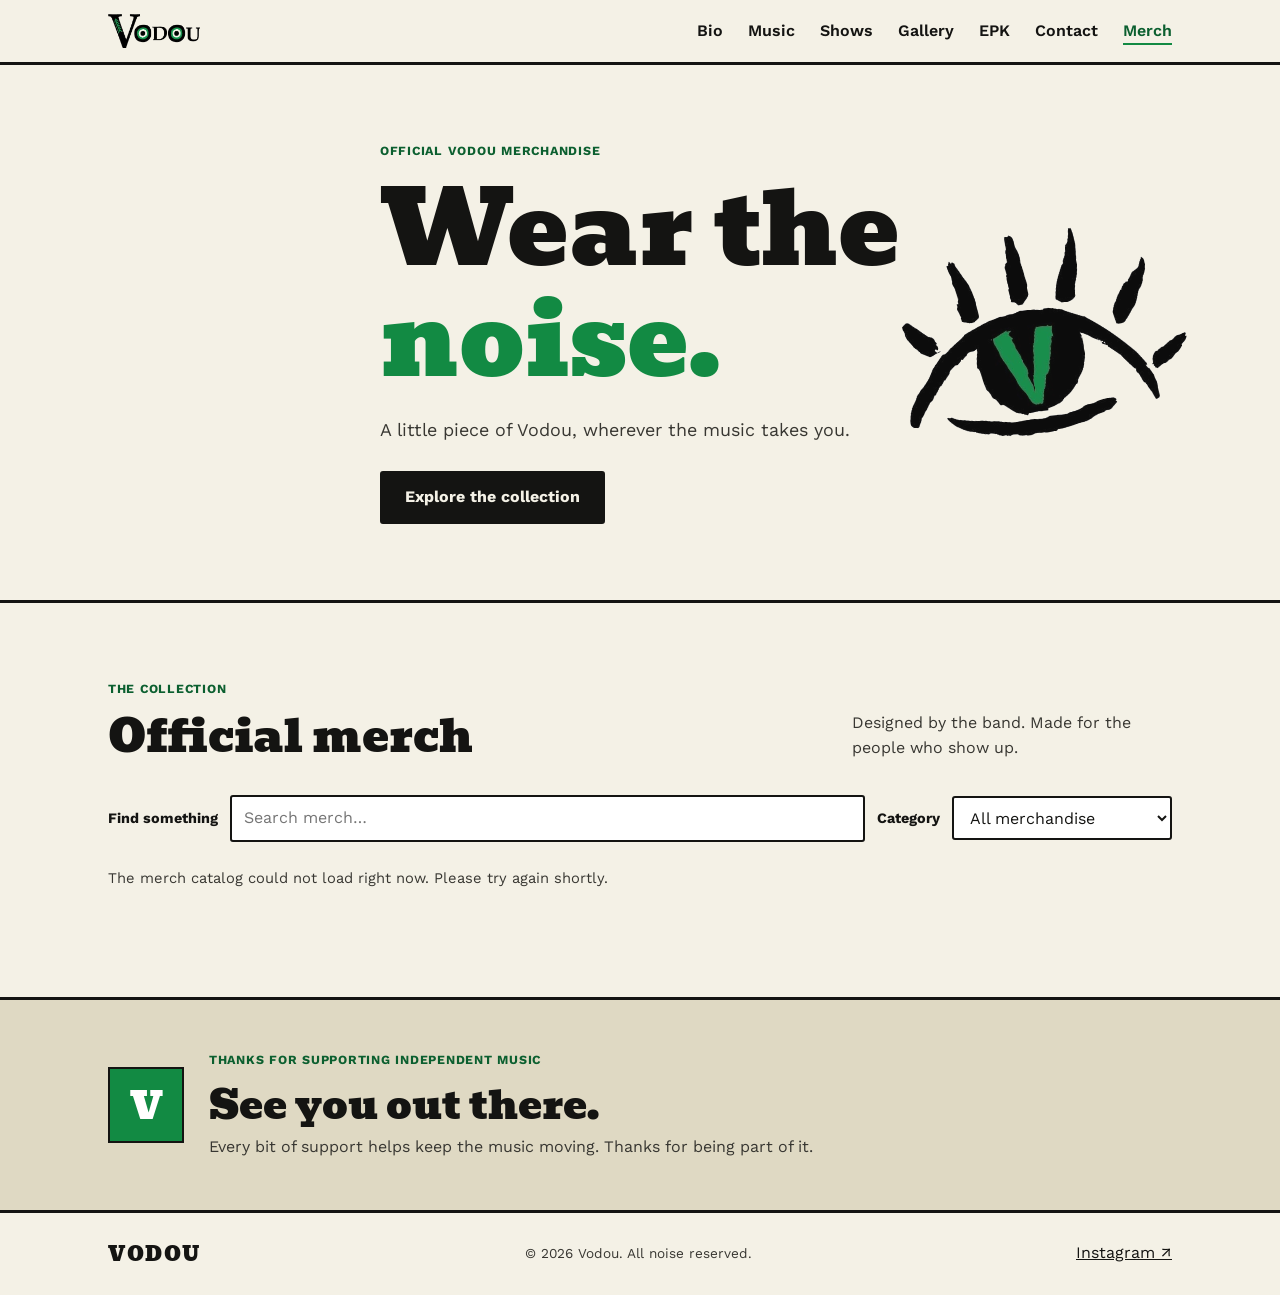
==== merch.html @ bd0dddae "Add files via upload merch v1!" ====
<!DOCTYPE html>
<html lang="en">
<head>
  <meta charset="UTF-8">
  <meta name="viewport" content="width=device-width, initial-scale=1.0">
  <title>Merch — Vodou Official</title>
  <meta name="description" content="Official Vodou band merchandise. Shop tees, hoodies, and more.">
  <meta name="theme-color" content="#128A43">
  <link rel="canonical" href="https://vodouofficial.com/merch.html">
  <link rel="icon" href="eye-mark.png" type="image/png">
  <link rel="preconnect" href="https://fonts.googleapis.com">
  <link rel="preconnect" href="https://fonts.gstatic.com" crossorigin>
  <link href="https://fonts.googleapis.com/css2?family=Bevan&family=Work+Sans:wght@400;500;600;700&display=swap" rel="stylesheet">
  <link rel="stylesheet" href="merch.css">
  <script src="merch.js" defer></script>
</head>
<body>
  <a class="skip-link" href="#main">Skip to content</a>
  <header class="site-header">
    <nav class="nav" aria-label="Main navigation">
      <a class="nav-mark" href="index.html" aria-label="Vodou home">
        <img src="wordmark.png" alt="Vodou" width="140" height="34">
      </a>
      <ul class="nav-links" id="navLinks">
        <li><a href="index.html#bio">Bio</a></li>
        <li><a href="index.html#music">Music</a></li>
        <li><a href="index.html#shows">Shows</a></li>
        <li><a href="index.html#gallery">Gallery</a></li>
        <li><a href="index.html#epk">EPK</a></li>
        <li><a href="index.html#contact">Contact</a></li>
        <li><a class="active" href="merch.html" aria-current="page">Merch</a></li>
      </ul>
      <button class="nav-toggle" id="navToggle" aria-label="Toggle menu" aria-expanded="false" aria-controls="navLinks">☰</button>
    </nav>
  </header>

  <main id="main">
    <section class="merch-hero">
      <div class="wrap">
        <p class="eyebrow">Official Vodou merchandise</p>
        <h1>Wear the<br><span>noise.</span></h1>
        <p class="lede">A little piece of Vodou, wherever the music takes you.</p>
        <a class="btn btn-solid" href="#collection">Explore the collection</a>
      </div>
      <img class="hero-eye" src="eye-mark.png" alt="" aria-hidden="true">
    </section>

    <section class="collection wrap" id="collection">
      <div class="section-heading">
        <div>
          <p class="eyebrow">The collection</p>
          <h2>Official merch</h2>
        </div>
        <p class="section-note">Designed by the band. Made for the people who show up.</p>
      </div>

      <div class="shop-toolbar">
        <label class="search-label" for="productSearch">Find something</label>
        <input id="productSearch" type="search" placeholder="Search merch…" autocomplete="off">
        <label class="filter-label" for="categoryFilter">Category</label>
        <select id="categoryFilter">
          <option value="all">All merchandise</option>
          <option value="shirt">T-shirts</option>
          <option value="hoodie">Hoodies</option>
          <option value="other">Other</option>
        </select>
      </div>

      <p class="shop-status" id="shopStatus" role="status" aria-live="polite">Loading the collection…</p>
      <div class="product-grid" id="productGrid"></div>
      <div class="empty-state" id="emptyState" hidden>
        <h3>Nothing here just yet.</h3>
        <p>Try another search or category.</p>
      </div>
    </section>

    <section class="merch-note">
      <div class="wrap merch-note-inner">
        <div class="note-mark">V</div>
        <div>
          <p class="eyebrow">Thanks for supporting independent music</p>
          <h2>See you out there.</h2>
          <p>Every bit of support helps keep the music moving. Thanks for being part of it.</p>
        </div>
      </div>
    </section>
  </main>

  <footer class="site-footer">
    <div class="wrap footer-inner">
      <a href="index.html" class="footer-wordmark">VODOU</a>
      <p>© <span id="year"></span> Vodou. All noise reserved.</p>
      <a href="https://instagram.com/vodouofficial" target="_blank" rel="noopener noreferrer">Instagram ↗</a>
    </div>
  </footer>

  <dialog class="product-dialog" id="productDialog" aria-labelledby="dialogTitle">
    <button class="dialog-close" id="dialogClose" type="button" aria-label="Close product details">×</button>
    <div class="dialog-layout">
      <div class="dialog-image-wrap">
        <img id="dialogImage" src="" alt="">
      </div>
      <div class="dialog-copy">
        <p class="eyebrow">Vodou official merch</p>
        <h2 id="dialogTitle"></h2>
        <p class="dialog-description" id="dialogDescription"></p>
        <div id="variantControls"></div>
        <p class="price-note">Pricing and checkout are being finalized. This preview does not accept orders yet.</p>
      </div>
    </div>
  </dialog>

</body>
</html>
---- merch.css ----
@import url('https://fonts.googleapis.com/css2?family=Bevan&family=Work+Sans:wght@400;500;600;700&display=swap');

:root {
  --paper:#F4F1E6; --paper-alt:#DFD9C3; --ink:#141412; --ink-soft:#383732;
  --green:#128A43; --green-deep:#0b5f2f; --lime:#A5C650; --white:#fff;
  --display:'Bevan',serif; --body:'Work Sans',sans-serif; --maxw:1120px;
}
*{box-sizing:border-box}
html{scroll-behavior:smooth}
body{margin:0;background:var(--paper);color:var(--ink);font-family:var(--body);line-height:1.55;-webkit-font-smoothing:antialiased}
img{max-width:100%;display:block}
a{color:inherit}
.wrap{max-width:var(--maxw);margin:0 auto;padding:0 28px}
.skip-link{position:absolute;top:-100px;left:16px;background:var(--ink);color:var(--paper);padding:10px 16px;z-index:100;text-decoration:none}
.skip-link:focus{top:12px}
.site-header{position:sticky;top:0;z-index:20;background:rgba(244,241,230,.95);backdrop-filter:blur(8px);border-bottom:3px solid var(--ink)}
.nav{display:flex;align-items:center;justify-content:space-between;gap:24px;padding:14px 28px;max-width:var(--maxw);margin:auto}
.nav-mark img{height:34px;width:auto}
.nav-links{display:flex;gap:25px;list-style:none;margin:0;padding:0}
.nav-links a{text-decoration:none;font-weight:600;padding-bottom:3px;border-bottom:2px solid transparent}
.nav-links a:hover,.nav-links a.active{color:var(--green-deep);border-color:var(--green)}
.nav-toggle{display:none;background:transparent;border:2px solid var(--ink);font-size:1.25rem;padding:5px 12px;border-radius:3px}
.merch-hero{min-height:390px;padding:76px max(28px,calc((100vw - var(--maxw))/2));border-bottom:3px solid var(--ink);position:relative;overflow:hidden;display:flex;align-items:center}
.merch-hero .wrap{padding:0;position:relative;z-index:1}
.eyebrow{font-weight:700;color:var(--green-deep);letter-spacing:.06em;text-transform:uppercase;font-size:.78rem;margin:0 0 14px}
h1,h2,h3{font-family:var(--display);font-weight:400;line-height:1.08;margin:0}
.merch-hero h1{font-size:clamp(3.4rem,8vw,6.5rem);max-width:650px}
.merch-hero h1 span{color:var(--green)}
.lede{font-size:1.12rem;color:var(--ink-soft);margin:20px 0 28px}
.hero-eye{position:absolute;right:max(5vw,calc((100vw - var(--maxw))/2 + 15px));width:clamp(150px,25vw,285px);opacity:.95;transform:rotate(-7deg)}
.btn{display:inline-block;padding:12px 23px;border:2.5px solid var(--ink);border-radius:3px;text-decoration:none;font-weight:700;transition:.15s}
.btn-solid{background:var(--ink);color:var(--paper)}
.btn-solid:hover{background:var(--green);color:white;transform:translateY(-2px)}
.collection{padding-top:76px;padding-bottom:90px}
.section-heading{display:flex;align-items:end;justify-content:space-between;gap:24px;margin-bottom:34px}
.section-heading h2{font-size:clamp(2rem,4vw,2.8rem)}
.section-note{max-width:32ch;color:var(--ink-soft);margin:0}
.shop-toolbar{display:grid;grid-template-columns:auto minmax(180px,1fr) auto minmax(160px,220px);gap:12px;align-items:center;margin-bottom:25px}
.shop-toolbar label{font-weight:700;font-size:.9rem}
.shop-toolbar input,.shop-toolbar select{width:100%;min-height:44px;padding:9px 12px;border:2px solid var(--ink);border-radius:3px;background:white;color:var(--ink);font:inherit}
.shop-status{color:var(--ink-soft);font-size:.92rem;margin:0 0 18px}
.product-grid{display:grid;grid-template-columns:repeat(3,minmax(0,1fr));gap:22px}
.product-card{background:white;border:2.5px solid var(--ink);border-radius:4px;overflow:hidden;display:flex;flex-direction:column;min-width:0}
.product-image{aspect-ratio:4/4.5;background:var(--paper-alt);overflow:hidden}
.product-image img{width:100%;height:100%;object-fit:contain;mix-blend-mode:multiply;transition:transform .35s}
.product-card:hover .product-image img{transform:scale(1.035)}
.product-info{padding:18px;display:flex;flex-direction:column;align-items:flex-start;flex:1}
.product-category{font-size:.72rem;text-transform:uppercase;letter-spacing:.08em;font-weight:700;color:var(--green-deep);margin:0 0 7px}
.product-info h3{font-size:1.18rem;margin-bottom:10px}
.product-info p{font-size:.9rem;color:var(--ink-soft);margin:0 0 16px}
.product-info button{margin-top:auto}
.product-button{border:2px solid var(--ink);background:var(--paper);padding:9px 14px;font:700 .9rem var(--body);cursor:pointer;border-radius:3px}
.product-button:hover{background:var(--green);color:white}
.empty-state{padding:55px 20px;text-align:center;border:2px dashed var(--ink);margin-top:20px}
.empty-state h3{font-size:1.5rem;margin-bottom:8px}
.empty-state p{margin:0;color:var(--ink-soft)}
.merch-note{background:var(--paper-alt);border-top:3px solid var(--ink);border-bottom:3px solid var(--ink);padding:50px 0}
.merch-note-inner{display:flex;align-items:center;gap:25px}
.note-mark{width:76px;height:76px;display:grid;place-items:center;background:var(--green);color:white;border:2.5px solid var(--ink);font:2.4rem var(--display);flex:none}
.merch-note h2{font-size:clamp(1.8rem,4vw,2.5rem);margin-bottom:8px}
.merch-note p:last-child{margin:0;color:var(--ink-soft)}
.site-footer{padding:25px 0}
.footer-inner{display:flex;justify-content:space-between;align-items:center;gap:18px;flex-wrap:wrap}
.footer-inner p{margin:0;color:var(--ink-soft);font-size:.85rem}
.footer-wordmark{text-decoration:none;font:1.25rem var(--display);letter-spacing:.08em}
.product-dialog{width:min(900px,calc(100% - 28px));max-width:none;padding:0;border:3px solid var(--ink);border-radius:4px;background:var(--paper);color:var(--ink)}
.product-dialog::backdrop{background:rgba(20,20,18,.75)}
.dialog-close{position:absolute;right:12px;top:8px;border:0;background:var(--ink);color:white;width:38px;height:38px;font-size:1.7rem;cursor:pointer;z-index:2}
.dialog-layout{display:grid;grid-template-columns:1fr 1fr;min-height:430px}
.dialog-image-wrap{background:var(--paper-alt);display:grid;place-items:center;padding:25px}
.dialog-image-wrap img{width:100%;max-height:540px;object-fit:contain;mix-blend-mode:multiply}
.dialog-copy{padding:50px 34px 30px}
.dialog-copy h2{font-size:clamp(1.7rem,3vw,2.5rem);margin-bottom:16px}
.dialog-description{color:var(--ink-soft);font-size:.94rem;max-height:190px;overflow:auto}
.variant-group{margin:18px 0}
.variant-group label{display:block;font-weight:700;margin-bottom:7px}
.variant-group select{width:100%;padding:10px;border:2px solid var(--ink);border-radius:3px;background:white;font:inherit}
.price-note{border-left:4px solid var(--green);padding:10px 12px;background:var(--paper-alt);font-size:.83rem;color:var(--ink-soft);margin-top:22px}
@media(max-width:800px){
 .nav{flex-wrap:wrap}.nav-toggle{display:block}.nav-links{display:none;order:3;width:100%;flex-direction:column;gap:0;padding:8px 0 4px}.nav-links.open{display:flex}.nav-links li a{display:block;padding:11px 4px}
 .hero-eye{right:22px;opacity:.22}.merch-hero{min-height:340px;padding-top:60px;padding-bottom:60px}
 .product-grid{grid-template-columns:repeat(2,minmax(0,1fr))}
 .shop-toolbar{grid-template-columns:1fr 1fr}.shop-toolbar label{align-self:end}
}
@media(max-width:560px){
 .wrap{padding-left:18px;padding-right:18px}.nav{padding:12px 18px}.merch-hero{padding-left:18px;padding-right:18px}
 .section-heading{display:block}.section-note{margin-top:12px}
 .product-grid{grid-template-columns:1fr 1fr;gap:12px}
 .product-info{padding:12px}.product-info h3{font-size:1rem}.product-info p{font-size:.82rem}
 .shop-toolbar{grid-template-columns:1fr}.shop-toolbar label{margin-top:5px}
 .dialog-layout{grid-template-columns:1fr}.dialog-image-wrap{max-height:300px}.dialog-copy{padding:25px 20px}
 .merch-note-inner{align-items:flex-start}.note-mark{width:58px;height:58px}
}
@media(prefers-reduced-motion:reduce){*{scroll-behavior:auto!important;transition:none!important}}
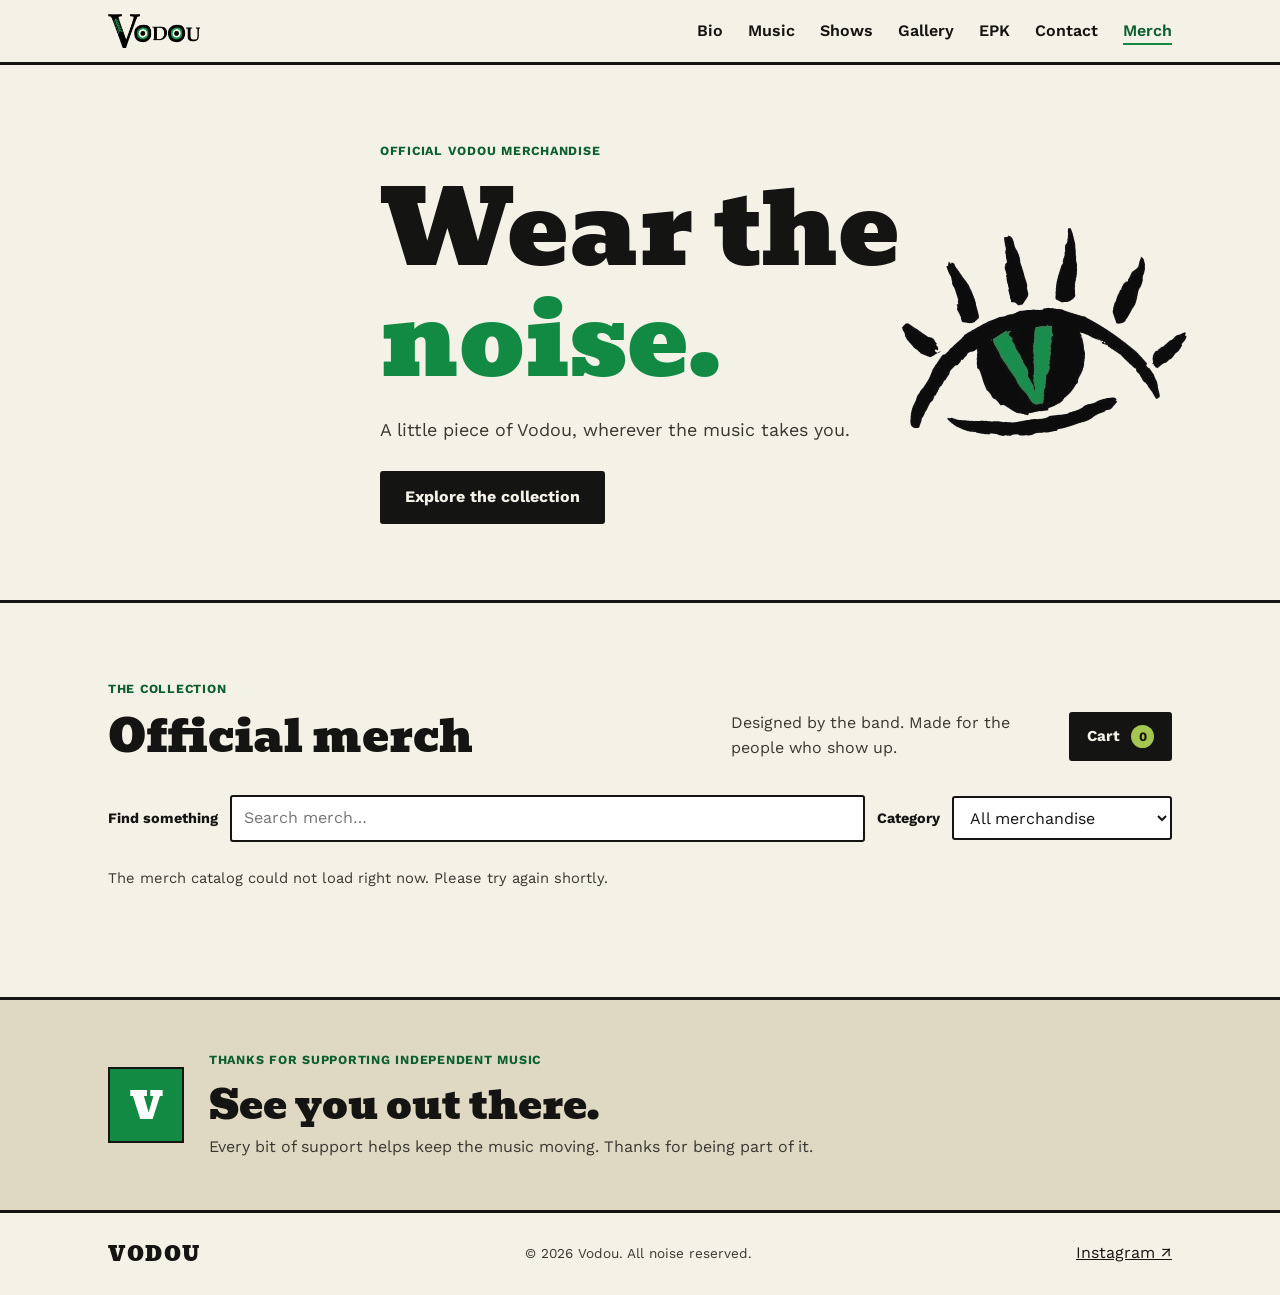
==== commit 1ce67a4b: "Update merch.html" ====
--- a/merch.html
+++ b/merch.html
@@ -51,7 +51,12 @@
           <p class="eyebrow">The collection</p>
           <h2>Official merch</h2>
         </div>
-        <p class="section-note">Designed by the band. Made for the people who show up.</p>
+        <div class="collection-actions">
+          <p class="section-note">Designed by the band. Made for the people who show up.</p>
+          <button class="cart-open-button" id="cartOpenButton" type="button">
+            Cart <span id="cartCount" class="cart-count">0</span>
+          </button>
+        </div>
       </div>
 
       <div class="shop-toolbar">
@@ -94,6 +99,20 @@
     </div>
   </footer>
 
+
+  <dialog class="cart-dialog" id="cartDialog" aria-labelledby="cartTitle">
+    <div class="cart-dialog-header">
+      <h2 id="cartTitle">Your cart</h2>
+      <button class="dialog-close" id="cartClose" type="button" aria-label="Close cart">×</button>
+    </div>
+    <div id="cartItems" class="cart-items"></div>
+    <div class="cart-summary">
+      <div class="cart-subtotal-row"><strong>Subtotal</strong><strong id="cartSubtotal">$0.00</strong></div>
+      <p>Shipping and taxes, if applicable, will be calculated at checkout.</p>
+      <button class="checkout-placeholder" type="button" disabled>Checkout coming next</button>
+    </div>
+  </dialog>
+
   <dialog class="product-dialog" id="productDialog" aria-labelledby="dialogTitle">
     <button class="dialog-close" id="dialogClose" type="button" aria-label="Close product details">×</button>
     <div class="dialog-layout">
@@ -105,7 +124,11 @@
         <h2 id="dialogTitle"></h2>
         <p class="dialog-description" id="dialogDescription"></p>
         <div id="variantControls"></div>
-        <p class="price-note">Pricing and checkout are being finalized. This preview does not accept orders yet.</p>
+        <p class="selected-price" id="selectedPrice" aria-live="polite"></p>
+        <label class="quantity-label" for="productQuantity">Quantity</label>
+        <input class="quantity-input" id="productQuantity" type="number" min="1" max="20" value="1">
+        <button class="add-cart-button" id="addToCartButton" type="button">Add to cart</button>
+        <p class="price-note">Your cart is saved on this device. Checkout is being added next.</p>
       </div>
     </div>
   </dialog>
--- a/merch.css
+++ b/merch.css
@@ -92,3 +92,50 @@
  .merch-note-inner{align-items:flex-start}.note-mark{width:58px;height:58px}
 }
 @media(prefers-reduced-motion:reduce){*{scroll-behavior:auto!important;transition:none!important}}
+
+
+/* Shopping cart and variant pricing */
+.collection-actions{display:flex;align-items:center;gap:18px}
+.collection-actions .section-note{margin:0}
+.cart-open-button,.add-cart-button,.checkout-placeholder{
+  border:2px solid var(--ink);background:var(--ink);color:var(--paper);
+  padding:11px 16px;font:700 .95rem var(--body);border-radius:3px;cursor:pointer;
+}
+.cart-open-button:hover,.add-cart-button:hover{background:var(--green);border-color:var(--green)}
+.cart-count{display:inline-grid;place-items:center;min-width:23px;height:23px;margin-left:7px;
+  padding:0 5px;border-radius:20px;background:var(--lime);color:var(--ink);font-size:.8rem}
+.product-price{font-weight:700;font-size:1rem;color:var(--ink);margin:0 0 14px}
+.selected-price{font:700 1.35rem var(--body);margin:18px 0 10px}
+.quantity-label{display:block;font-weight:700;margin:14px 0 6px}
+.quantity-input{width:90px;padding:9px;border:2px solid var(--ink);border-radius:3px;font:inherit}
+.add-cart-button{display:block;width:100%;margin-top:16px}
+.cart-dialog{width:min(620px,calc(100% - 24px));max-width:none;max-height:85vh;overflow:auto;
+  padding:24px;border:3px solid var(--ink);border-radius:4px;background:var(--paper);color:var(--ink)}
+.cart-dialog::backdrop{background:rgba(20,20,18,.75)}
+.cart-dialog-header{display:flex;justify-content:space-between;align-items:center;padding-right:42px;margin-bottom:18px}
+.cart-dialog-header h2{font:2rem var(--display)}
+.cart-dialog .dialog-close{position:absolute;right:12px;top:10px}
+.cart-items{display:grid;gap:12px}
+.cart-empty{padding:28px 10px;text-align:center;color:var(--ink-soft);border:2px dashed var(--ink)}
+.cart-item{display:grid;grid-template-columns:76px 1fr auto;gap:13px;align-items:center;padding:12px 0;border-bottom:1px solid var(--paper-alt)}
+.cart-item img{width:76px;height:86px;object-fit:contain;background:var(--paper-alt);mix-blend-mode:multiply}
+.cart-item-title{font-weight:700;margin:0 0 4px}
+.cart-item-meta,.cart-item-price{font-size:.88rem;color:var(--ink-soft);margin:0}
+.cart-item-controls{display:flex;align-items:center;gap:7px;margin-top:8px}
+.cart-item-controls button{border:1.5px solid var(--ink);background:white;padding:3px 8px;font:600 .9rem var(--body);cursor:pointer}
+.cart-item-controls .remove-cart-item{margin-left:6px;color:#8a1f1f}
+.cart-line-total{font-weight:700;white-space:nowrap}
+.cart-summary{margin-top:20px;padding-top:16px;border-top:3px solid var(--ink)}
+.cart-subtotal-row{display:flex;justify-content:space-between;font-size:1.15rem}
+.cart-summary p{font-size:.83rem;color:var(--ink-soft)}
+.checkout-placeholder{width:100%;opacity:.55;cursor:not-allowed}
+@media(max-width:800px){
+  .collection-actions{align-items:flex-start;flex-direction:column;gap:12px}
+}
+@media(max-width:560px){
+  .cart-dialog{padding:18px}
+  .cart-item{grid-template-columns:60px 1fr auto;gap:9px}
+  .cart-item img{width:60px;height:72px}
+  .cart-line-total{font-size:.86rem}
+}
+
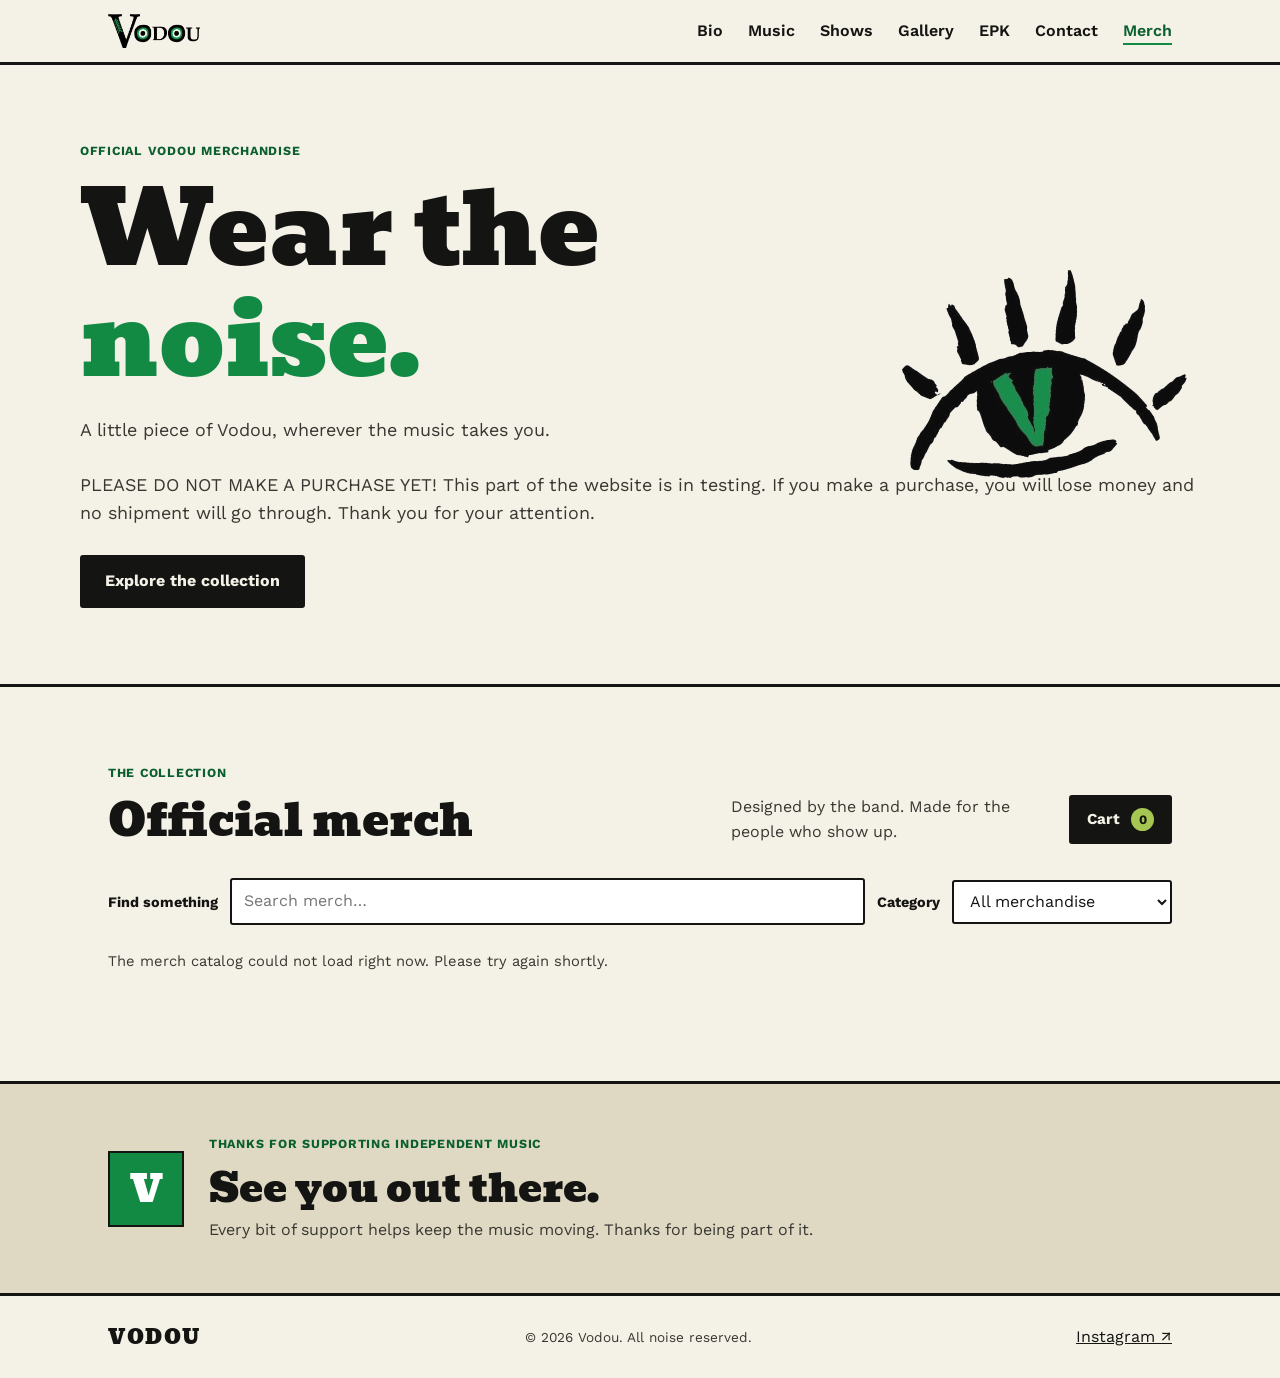
==== commit 60839172: "Update merch.html" ====
--- a/merch.html
+++ b/merch.html
@@ -1,3 +1,4 @@
+
 <!DOCTYPE html>
 <html lang="en">
 <head>
@@ -12,10 +13,11 @@
   <link rel="preconnect" href="https://fonts.gstatic.com" crossorigin>
   <link href="https://fonts.googleapis.com/css2?family=Bevan&family=Work+Sans:wght@400;500;600;700&display=swap" rel="stylesheet">
   <link rel="stylesheet" href="merch.css">
-  <script src="merch.js" defer></script>
+  <script src="merch.js?v=4" defer></script>
 </head>
 <body>
   <a class="skip-link" href="#main">Skip to content</a>
+
   <header class="site-header">
     <nav class="nav" aria-label="Main navigation">
       <a class="nav-mark" href="index.html" aria-label="Vodou home">
@@ -40,6 +42,7 @@
         <p class="eyebrow">Official Vodou merchandise</p>
         <h1>Wear the<br><span>noise.</span></h1>
         <p class="lede">A little piece of Vodou, wherever the music takes you.</p>
+         <p class="lede">PLEASE DO NOT MAKE A PURCHASE YET! This part of the website is in testing. If you make a purchase, you will lose money and no shipment will go through. Thank you for your attention.</p>
         <a class="btn btn-solid" href="#collection">Explore the collection</a>
       </div>
       <img class="hero-eye" src="eye-mark.png" alt="" aria-hidden="true">
@@ -99,7 +102,7 @@
     </div>
   </footer>
 
-
+  <!-- SHOPPING CART -->
   <dialog class="cart-dialog" id="cartDialog" aria-labelledby="cartTitle">
     <div class="cart-dialog-header">
       <h2 id="cartTitle">Your cart</h2>
@@ -107,17 +110,134 @@
     </div>
     <div id="cartItems" class="cart-items"></div>
     <div class="cart-summary">
-      <div class="cart-subtotal-row"><strong>Subtotal</strong><strong id="cartSubtotal">$0.00</strong></div>
-      <p>Shipping and taxes, if applicable, will be calculated at checkout.</p>
-      <button class="checkout-placeholder" type="button" disabled>Checkout coming next</button>
+      <div class="cart-subtotal-row">
+        <strong>Subtotal</strong>
+        <strong id="cartSubtotal">$0.00</strong>
+      </div>
+      <p>Shipping will be calculated using your delivery address. You'll choose your preferred available shipping method before payment.</p>
+      <button class="checkout-placeholder" id="checkoutButton" type="button">Continue to checkout</button>
     </div>
   </dialog>
 
+  <!-- SHIPPING ADDRESS AND SHIPPING METHOD -->
+  <dialog class="cart-dialog" id="checkoutDialog" aria-labelledby="checkoutTitle">
+    <div class="cart-dialog-header">
+      <h2 id="checkoutTitle">Shipping details</h2>
+      <button class="dialog-close" id="checkoutClose" type="button" aria-label="Close checkout">×</button>
+    </div>
+
+    <p>Enter your delivery information to see the shipping options available for your order.</p>
+
+    <form id="shippingAddressForm">
+      <div class="variant-group">
+        <label for="shippingName">Full name</label>
+        <input class="quantity-input" style="width:100%" id="shippingName" name="name" autocomplete="name" required>
+      </div>
+
+      <div class="variant-group">
+        <label for="shippingEmail">Email address</label>
+        <input class="quantity-input" style="width:100%" id="shippingEmail" name="email" type="email" autocomplete="email" required>
+      </div>
+
+      <div class="variant-group">
+        <label for="shippingAddress1">Street address</label>
+        <input class="quantity-input" style="width:100%" id="shippingAddress1" name="address1" autocomplete="address-line1" required>
+      </div>
+
+      <div class="variant-group">
+        <label for="shippingAddress2">Apartment, suite, etc. (optional)</label>
+        <input class="quantity-input" style="width:100%" id="shippingAddress2" name="address2" autocomplete="address-line2">
+      </div>
+
+      <div class="variant-group">
+        <label for="shippingCity">City</label>
+        <input class="quantity-input" style="width:100%" id="shippingCity" name="city" autocomplete="address-level2" required>
+      </div>
+
+      <div class="variant-group">
+        <label for="shippingState">State</label>
+        <select id="shippingState" name="state" required>
+          <option value="">Choose your state</option>
+          <option value="AL">Alabama</option>
+          <option value="AK">Alaska</option>
+          <option value="AZ">Arizona</option>
+          <option value="AR">Arkansas</option>
+          <option value="CA">California</option>
+          <option value="CO">Colorado</option>
+          <option value="CT">Connecticut</option>
+          <option value="DE">Delaware</option>
+          <option value="DC">District of Columbia</option>
+          <option value="FL">Florida</option>
+          <option value="GA">Georgia</option>
+          <option value="HI">Hawaii</option>
+          <option value="ID">Idaho</option>
+          <option value="IL">Illinois</option>
+          <option value="IN">Indiana</option>
+          <option value="IA">Iowa</option>
+          <option value="KS">Kansas</option>
+          <option value="KY">Kentucky</option>
+          <option value="LA">Louisiana</option>
+          <option value="ME">Maine</option>
+          <option value="MD">Maryland</option>
+          <option value="MA">Massachusetts</option>
+          <option value="MI">Michigan</option>
+          <option value="MN">Minnesota</option>
+          <option value="MS">Mississippi</option>
+          <option value="MO">Missouri</option>
+          <option value="MT">Montana</option>
+          <option value="NE">Nebraska</option>
+          <option value="NV">Nevada</option>
+          <option value="NH">New Hampshire</option>
+          <option value="NJ">New Jersey</option>
+          <option value="NM">New Mexico</option>
+          <option value="NY">New York</option>
+          <option value="NC">North Carolina</option>
+          <option value="ND">North Dakota</option>
+          <option value="OH">Ohio</option>
+          <option value="OK">Oklahoma</option>
+          <option value="OR">Oregon</option>
+          <option value="PA">Pennsylvania</option>
+          <option value="RI">Rhode Island</option>
+          <option value="SC">South Carolina</option>
+          <option value="SD">South Dakota</option>
+          <option value="TN">Tennessee</option>
+          <option value="TX">Texas</option>
+          <option value="UT">Utah</option>
+          <option value="VT">Vermont</option>
+          <option value="VA">Virginia</option>
+          <option value="WA">Washington</option>
+          <option value="WV">West Virginia</option>
+          <option value="WI">Wisconsin</option>
+          <option value="WY">Wyoming</option>
+        </select>
+      </div>
+
+      <div class="variant-group">
+        <label for="shippingZip">ZIP code</label>
+        <input class="quantity-input" style="width:100%" id="shippingZip" name="zip" autocomplete="postal-code" inputmode="numeric" pattern="[0-9]{5}(-[0-9]{4})?" required>
+      </div>
+
+      <input type="hidden" id="shippingCountry" name="country" value="US">
+
+      <button class="add-cart-button" id="getShippingRatesButton" type="submit">Show shipping options</button>
+    </form>
+
+    <div id="shippingRatesSection" hidden>
+      <h3 style="margin:24px 0 12px">Choose your shipping</h3>
+      <p id="shippingRatesStatus" role="status" aria-live="polite"></p>
+      <div id="shippingOptions"></div>
+      <button class="add-cart-button" id="payButton" type="button" disabled>Continue to payment</button>
+      <button class="product-button" id="changeAddressButton" type="button" style="width:100%;margin-top:10px">Change address</button>
+    </div>
+  </dialog>
+
+  <!-- PRODUCT DETAILS -->
   <dialog class="product-dialog" id="productDialog" aria-labelledby="dialogTitle">
     <button class="dialog-close" id="dialogClose" type="button" aria-label="Close product details">×</button>
     <div class="dialog-layout">
       <div class="dialog-image-wrap">
         <img id="dialogImage" src="" alt="">
+        <div class="dialog-image-thumbnails" id="dialogImageThumbnails"></div>
       </div>
       <div class="dialog-copy">
         <p class="eyebrow">Vodou official merch</p>
@@ -128,10 +248,9 @@
         <label class="quantity-label" for="productQuantity">Quantity</label>
         <input class="quantity-input" id="productQuantity" type="number" min="1" max="20" value="1">
         <button class="add-cart-button" id="addToCartButton" type="button">Add to cart</button>
-        <p class="price-note">Your cart is saved on this device. Checkout is being added next.</p>
+        <p class="price-note">Your cart is saved on this device. Shipping is calculated at checkout.</p>
       </div>
     </div>
   </dialog>
-
 </body>
 </html>
--- a/merch.css
+++ b/merch.css
@@ -139,3 +139,71 @@
   .cart-line-total{font-size:.86rem}
 }
 
+
+/* FRONT / BACK PRODUCT GALLERY */
+
+.dialog-image-wrap {
+  display: flex;
+  flex-direction: column;
+  align-items: center;
+  justify-content: center;
+  gap: 14px;
+}
+
+#dialogImage {
+  display: block;
+  width: 100%;
+  max-height: 470px;
+  object-fit: contain;
+  mix-blend-mode: multiply;
+}
+
+.dialog-image-thumbnails {
+  display: flex;
+  justify-content: center;
+  align-items: center;
+  gap: 10px;
+  flex-wrap: wrap;
+  width: 100%;
+}
+
+.gallery-thumb {
+  min-width: 90px;
+  padding: 10px 18px;
+  border: 2px solid var(--ink);
+  border-radius: 3px;
+  background: var(--paper);
+  color: var(--ink);
+  font-family: var(--body);
+  font-size: 0.85rem;
+  font-weight: 700;
+  cursor: pointer;
+  transition: background 0.2s ease, color 0.2s ease;
+}
+
+.gallery-thumb:hover,
+.gallery-thumb.active {
+  background: var(--green);
+  border-color: var(--green);
+  color: var(--white);
+}
+
+.gallery-thumb:focus-visible {
+  outline: 3px solid var(--lime);
+  outline-offset: 3px;
+}
+
+@media (max-width: 560px) {
+  .dialog-image-wrap {
+    max-height: none;
+    padding: 18px;
+  }
+
+  #dialogImage {
+    max-height: 300px;
+  }
+
+  .dialog-image-thumbnails {
+    gap: 8px;
+  }
+}
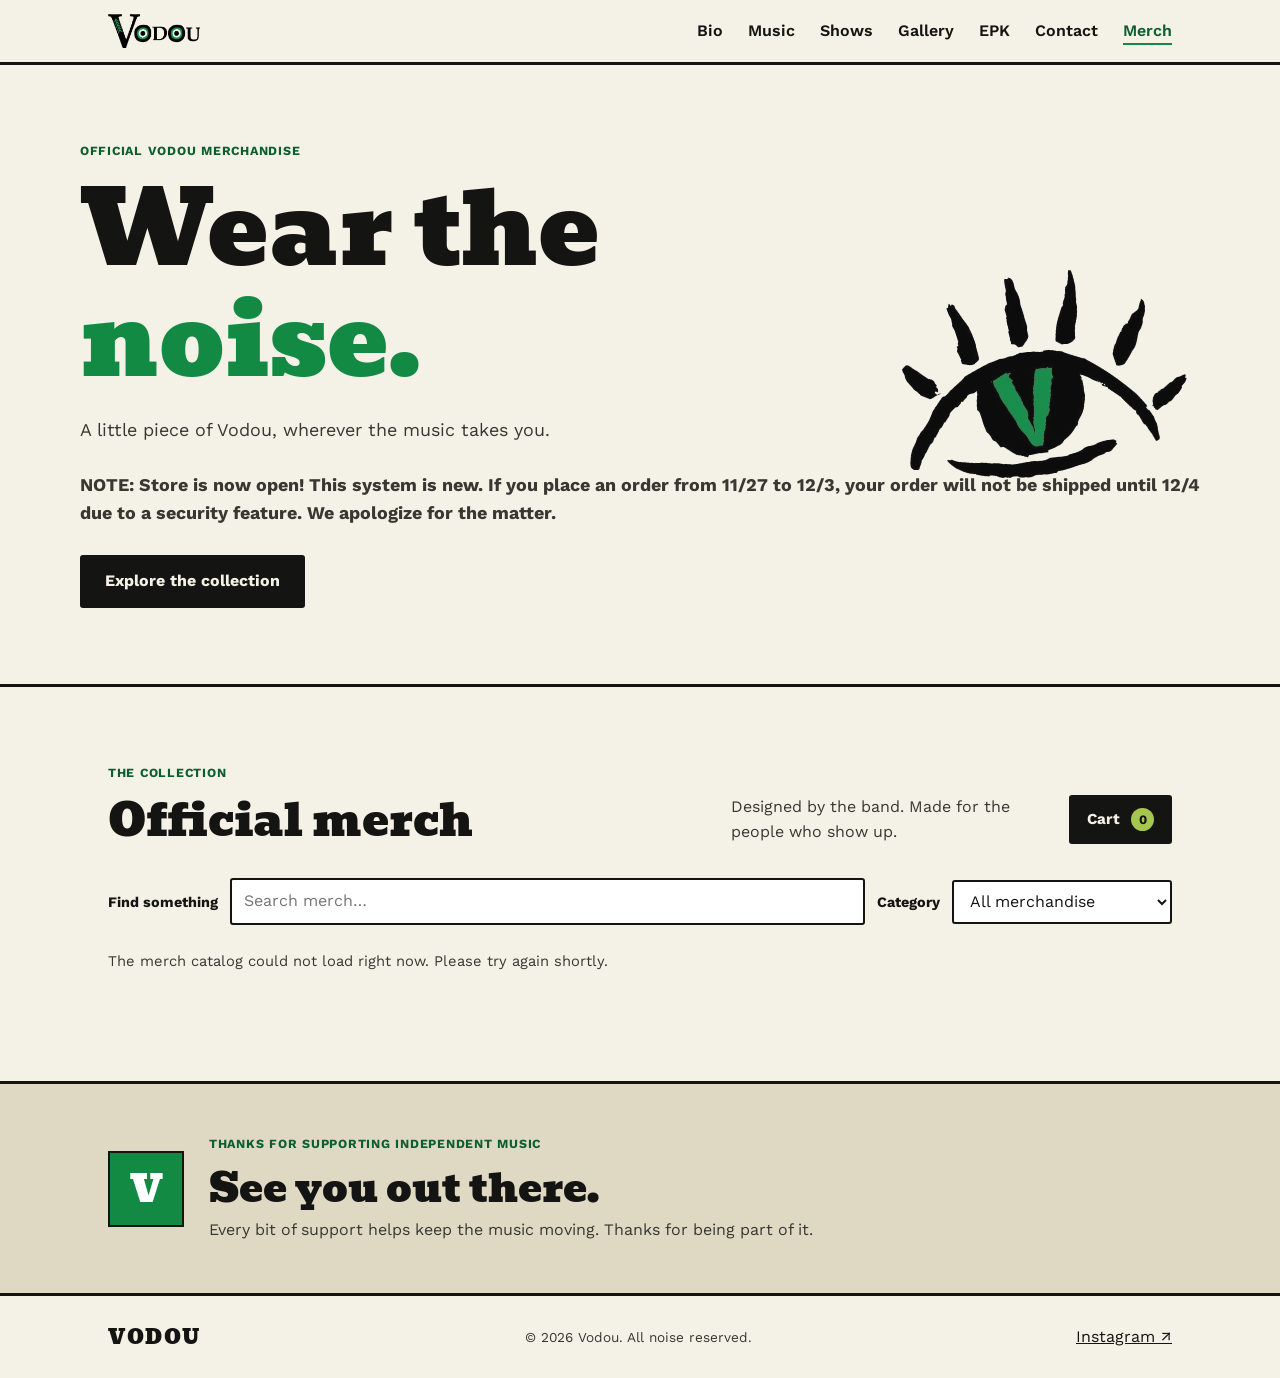
==== commit b4bdf4fc: "Update merch.html" ====
--- a/merch.html
+++ b/merch.html
@@ -42,7 +42,7 @@
         <p class="eyebrow">Official Vodou merchandise</p>
         <h1>Wear the<br><span>noise.</span></h1>
         <p class="lede">A little piece of Vodou, wherever the music takes you.</p>
-         <p class="lede">PLEASE DO NOT MAKE A PURCHASE YET! This part of the website is in testing. If you make a purchase, you will lose money and no shipment will go through. Thank you for your attention.</p>
+        <p class="lede"><strong>NOTE: Store is now open! This system is new. If you place an order from 11/27 to 12/3, your order will not be shipped until 12/4 due to a security feature. We apologize for the matter. </strong></p>
         <a class="btn btn-solid" href="#collection">Explore the collection</a>
       </div>
       <img class="hero-eye" src="eye-mark.png" alt="" aria-hidden="true">
